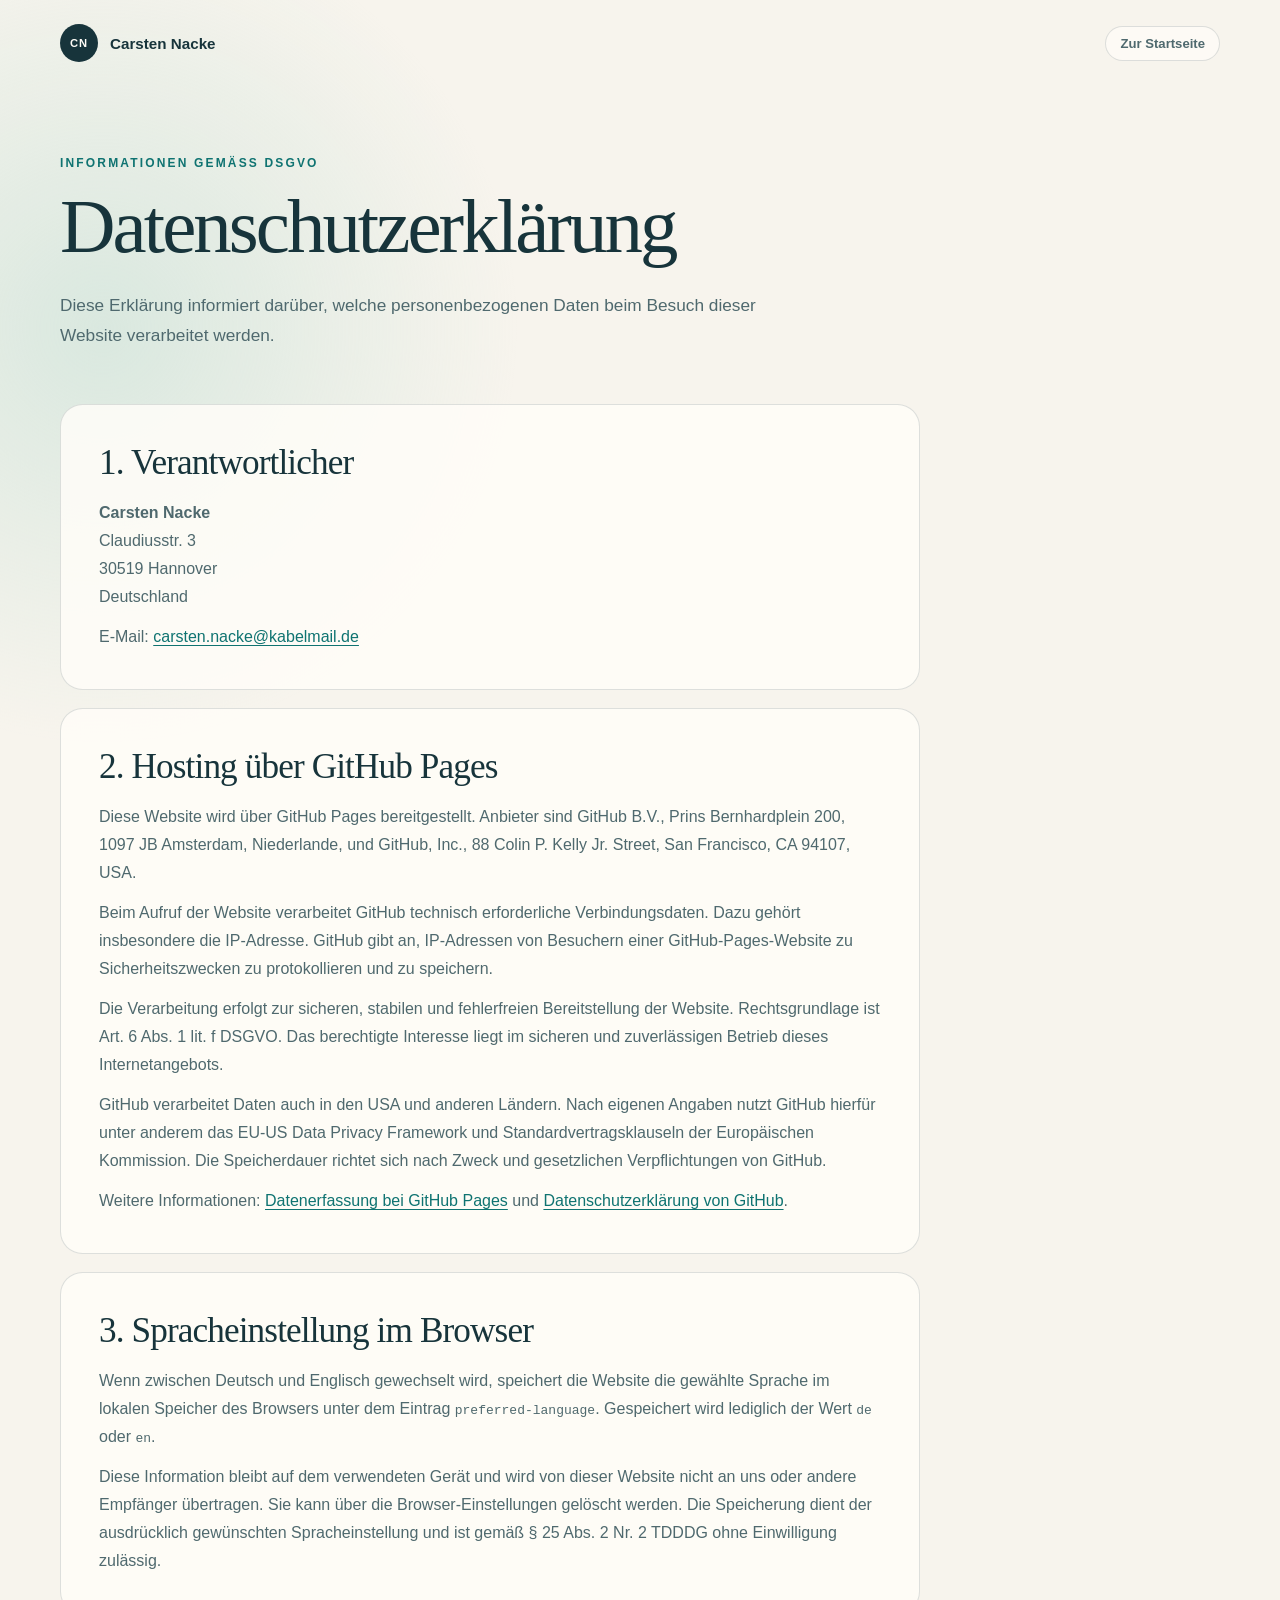
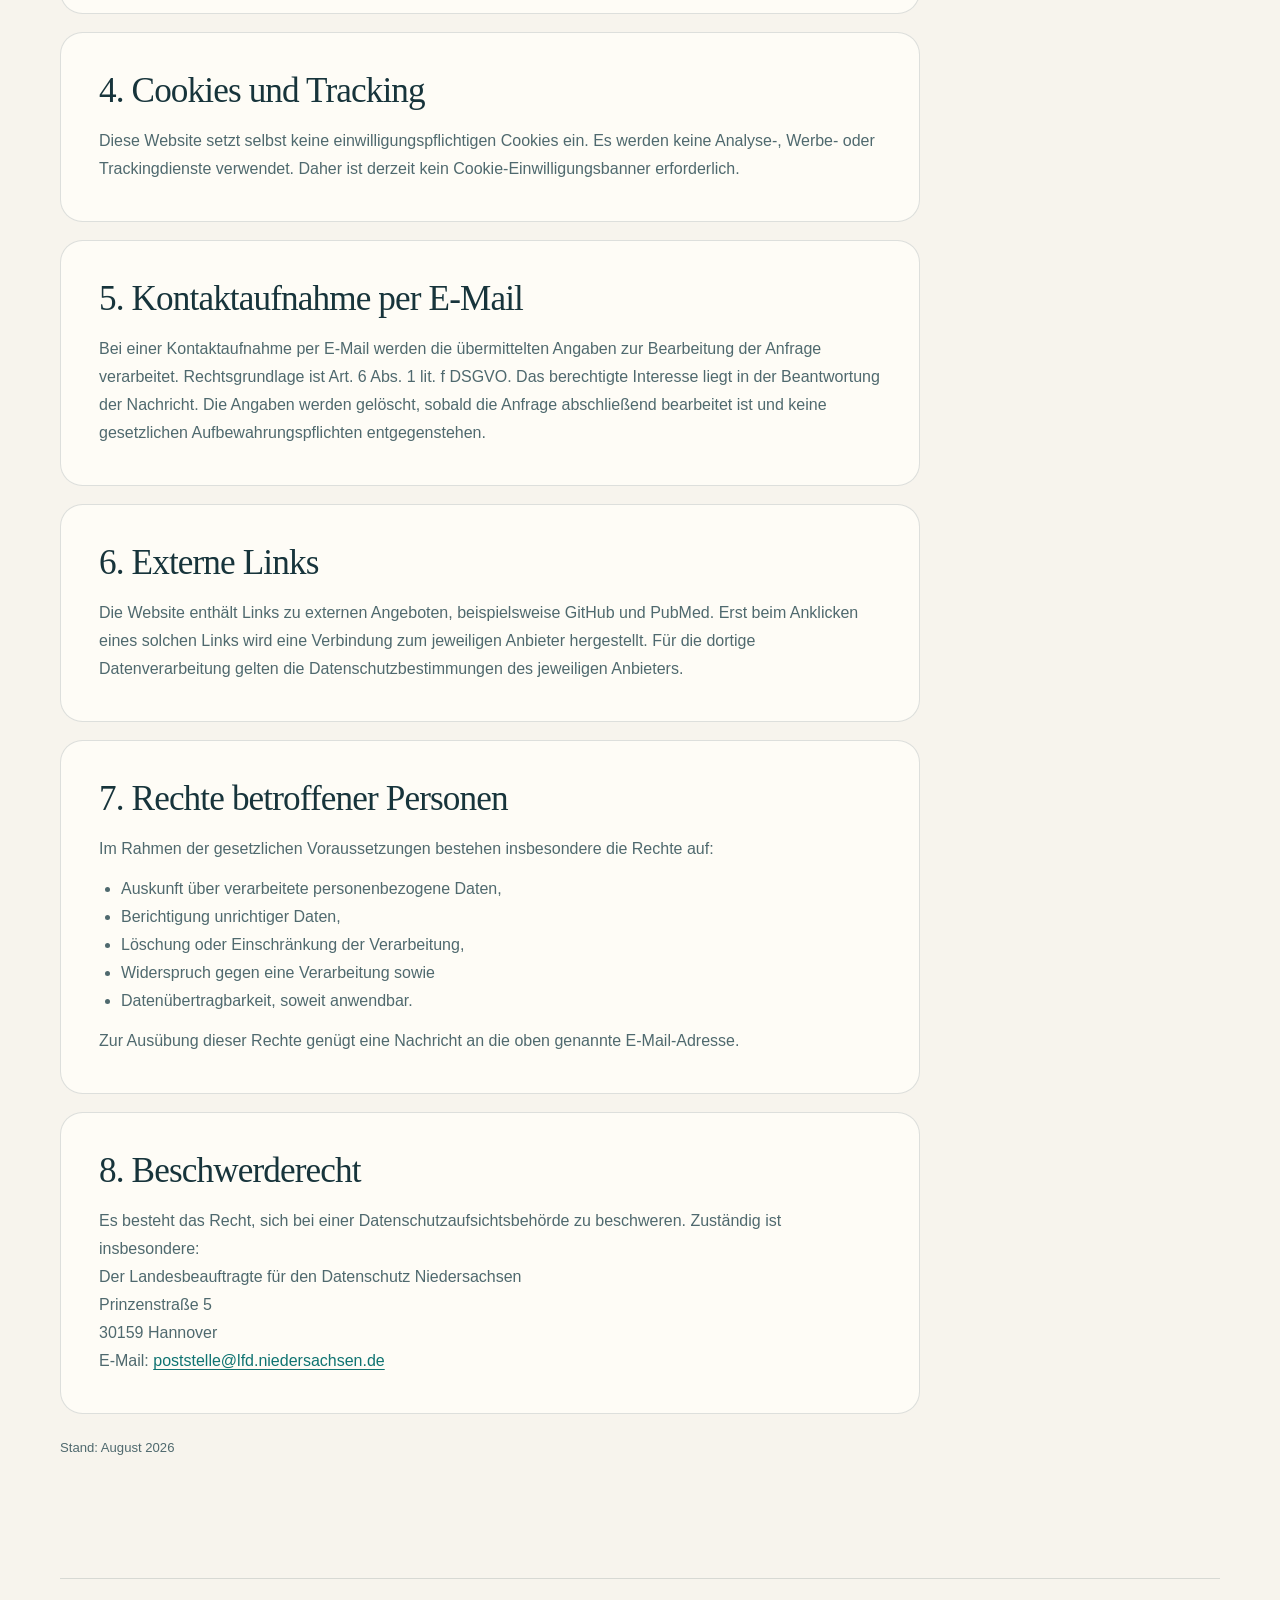
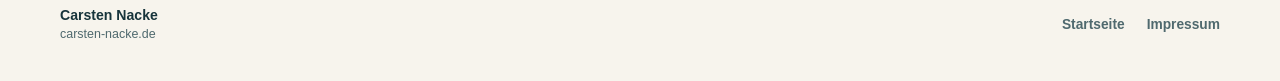
==== datenschutz.html @ e916df0a "Add files via upload ergänzen von Impressum und Datenschutz Seiten" ====
<!doctype html>
<html lang="de">
  <head>
    <meta charset="utf-8" />
    <meta name="viewport" content="width=device-width, initial-scale=1" />
    <meta name="robots" content="index,follow" />
    <meta name="theme-color" content="#f7f4ed" />
    <link rel="canonical" href="https://carsten-nacke.de/datenschutz.html" />
    <link rel="icon" href="favicon.svg" type="image/svg+xml" />
    <link rel="stylesheet" href="styles.css" />
    <title>Datenschutz | Carsten Nacke</title>
  </head>
  <body>
    <div class="site-frame">
      <header class="site-header section-shell">
        <a class="brand" href="index.html" aria-label="Zur Startseite">
          <span class="brand-mark" aria-hidden="true">CN</span>
          <span>Carsten Nacke</span>
        </a>
        <a class="topic-tag" href="index.html">Zur Startseite</a>
      </header>

      <main class="legal-page section-shell">
        <div class="legal-intro">
          <p class="eyebrow">Informationen gemäß DSGVO</p>
          <h1>Datenschutzerklärung</h1>
          <p>
            Diese Erklärung informiert darüber, welche personenbezogenen Daten beim
            Besuch dieser Website verarbeitet werden.
          </p>
        </div>

        <div class="legal-content">
          <section class="legal-card">
            <h2>1. Verantwortlicher</h2>
            <address>
              <strong>Carsten Nacke</strong><br />
              Claudiusstr. 3<br />
              30519 Hannover<br />
              Deutschland
            </address>
            <p>
              E-Mail:
              <a href="mailto:carsten.nacke@kabelmail.de">carsten.nacke@kabelmail.de</a>
            </p>
          </section>

          <section class="legal-card">
            <h2>2. Hosting über GitHub Pages</h2>
            <p>
              Diese Website wird über GitHub Pages bereitgestellt. Anbieter sind
              GitHub B.V., Prins Bernhardplein 200, 1097 JB Amsterdam, Niederlande,
              und GitHub, Inc., 88 Colin P. Kelly Jr. Street, San Francisco,
              CA 94107, USA.
            </p>
            <p>
              Beim Aufruf der Website verarbeitet GitHub technisch erforderliche
              Verbindungsdaten. Dazu gehört insbesondere die IP-Adresse. GitHub gibt
              an, IP-Adressen von Besuchern einer GitHub-Pages-Website zu
              Sicherheitszwecken zu protokollieren und zu speichern.
            </p>
            <p>
              Die Verarbeitung erfolgt zur sicheren, stabilen und fehlerfreien
              Bereitstellung der Website. Rechtsgrundlage ist Art. 6 Abs. 1 lit. f
              DSGVO. Das berechtigte Interesse liegt im sicheren und zuverlässigen
              Betrieb dieses Internetangebots.
            </p>
            <p>
              GitHub verarbeitet Daten auch in den USA und anderen Ländern. Nach
              eigenen Angaben nutzt GitHub hierfür unter anderem das EU-US Data
              Privacy Framework und Standardvertragsklauseln der Europäischen
              Kommission. Die Speicherdauer richtet sich nach Zweck und gesetzlichen
              Verpflichtungen von GitHub.
            </p>
            <p>
              Weitere Informationen:
              <a
                href="https://docs.github.com/de/pages/getting-started-with-github-pages/what-is-github-pages"
                rel="noreferrer"
                target="_blank"
              >Datenerfassung bei GitHub Pages</a>
              und
              <a
                href="https://docs.github.com/de/site-policy/privacy-policies/github-general-privacy-statement"
                rel="noreferrer"
                target="_blank"
              >Datenschutzerklärung von GitHub</a>.
            </p>
          </section>

          <section class="legal-card">
            <h2>3. Spracheinstellung im Browser</h2>
            <p>
              Wenn zwischen Deutsch und Englisch gewechselt wird, speichert die
              Website die gewählte Sprache im lokalen Speicher des Browsers unter
              dem Eintrag <code>preferred-language</code>. Gespeichert wird lediglich
              der Wert <code>de</code> oder <code>en</code>.
            </p>
            <p>
              Diese Information bleibt auf dem verwendeten Gerät und wird von dieser
              Website nicht an uns oder andere Empfänger übertragen. Sie kann über
              die Browser-Einstellungen gelöscht werden. Die Speicherung dient der
              ausdrücklich gewünschten Spracheinstellung und ist gemäß § 25 Abs. 2
              Nr. 2 TDDDG ohne Einwilligung zulässig.
            </p>
          </section>

          <section class="legal-card">
            <h2>4. Cookies und Tracking</h2>
            <p>
              Diese Website setzt selbst keine einwilligungspflichtigen Cookies ein.
              Es werden keine Analyse-, Werbe- oder Trackingdienste verwendet. Daher
              ist derzeit kein Cookie-Einwilligungsbanner erforderlich.
            </p>
          </section>

          <section class="legal-card">
            <h2>5. Kontaktaufnahme per E-Mail</h2>
            <p>
              Bei einer Kontaktaufnahme per E-Mail werden die übermittelten Angaben
              zur Bearbeitung der Anfrage verarbeitet. Rechtsgrundlage ist Art. 6
              Abs. 1 lit. f DSGVO. Das berechtigte Interesse liegt in der Beantwortung
              der Nachricht. Die Angaben werden gelöscht, sobald die Anfrage
              abschließend bearbeitet ist und keine gesetzlichen Aufbewahrungspflichten
              entgegenstehen.
            </p>
          </section>

          <section class="legal-card">
            <h2>6. Externe Links</h2>
            <p>
              Die Website enthält Links zu externen Angeboten, beispielsweise GitHub
              und PubMed. Erst beim Anklicken eines solchen Links wird eine Verbindung
              zum jeweiligen Anbieter hergestellt. Für die dortige Datenverarbeitung
              gelten die Datenschutzbestimmungen des jeweiligen Anbieters.
            </p>
          </section>

          <section class="legal-card">
            <h2>7. Rechte betroffener Personen</h2>
            <p>Im Rahmen der gesetzlichen Voraussetzungen bestehen insbesondere die Rechte auf:</p>
            <ul>
              <li>Auskunft über verarbeitete personenbezogene Daten,</li>
              <li>Berichtigung unrichtiger Daten,</li>
              <li>Löschung oder Einschränkung der Verarbeitung,</li>
              <li>Widerspruch gegen eine Verarbeitung sowie</li>
              <li>Datenübertragbarkeit, soweit anwendbar.</li>
            </ul>
            <p>
              Zur Ausübung dieser Rechte genügt eine Nachricht an die oben genannte
              E-Mail-Adresse.
            </p>
          </section>

          <section class="legal-card">
            <h2>8. Beschwerderecht</h2>
            <p>
              Es besteht das Recht, sich bei einer Datenschutzaufsichtsbehörde zu
              beschweren. Zuständig ist insbesondere:
            </p>
            <address>
              Der Landesbeauftragte für den Datenschutz Niedersachsen<br />
              Prinzenstraße 5<br />
              30159 Hannover<br />
              E-Mail:
              <a href="mailto:poststelle@lfd.niedersachsen.de">poststelle@lfd.niedersachsen.de</a>
            </address>
          </section>
        </div>

        <p class="legal-updated">Stand: August 2026</p>
      </main>

      <footer class="site-footer section-shell">
        <div><strong>Carsten Nacke</strong><span>carsten-nacke.de</span></div>
        <nav class="footer-links" aria-label="Rechtliche Hinweise">
          <a href="index.html">Startseite</a>
          <a href="impressum.html">Impressum</a>
        </nav>
      </footer>
    </div>
  </body>
</html>
---- styles.css ----
:root {
  --ink: #17343b;
  --ink-soft: #4f696e;
  --paper: #f7f4ed;
  --paper-deep: #ece7dc;
  --white: #fffdf8;
  --teal: #0f7371;
  --teal-dark: #085556;
  --mint: #b9dbd0;
  --coral: #ed7c5f;
  --amber: #e7b65c;
  --line: rgba(23, 52, 59, 0.14);
  --shadow: 0 24px 70px rgba(25, 68, 70, 0.12);
  --radius: 1.4rem;
}

* { box-sizing: border-box; }
html { scroll-behavior: smooth; }
body {
  margin: 0;
  background: var(--paper);
  color: var(--ink);
  font-family: "Segoe UI Variable", "Segoe UI", Arial, sans-serif;
  text-rendering: optimizeLegibility;
}
a { color: inherit; text-decoration: none; }
button { font: inherit; }
[hidden] { display: none !important; }

.site-frame {
  min-height: 100vh;
  overflow: hidden;
  background: radial-gradient(circle at 8% 10%, rgba(185, 219, 208, 0.48), transparent 26rem), var(--paper);
}
.section-shell { width: min(1160px, calc(100% - 40px)); margin-inline: auto; }

.site-header {
  position: relative;
  z-index: 10;
  display: flex;
  align-items: center;
  justify-content: space-between;
  padding-block: 24px;
}
.brand { display: inline-flex; align-items: center; gap: 12px; font-size: .95rem; font-weight: 750; }
.brand-mark {
  display: grid;
  width: 38px;
  height: 38px;
  place-items: center;
  border-radius: 50%;
  background: var(--ink);
  color: var(--white);
  font-size: .7rem;
  letter-spacing: .08em;
}
.language-tabs {
  display: flex;
  gap: 3px;
  padding: 4px;
  border: 1px solid var(--line);
  border-radius: 999px;
  background: rgba(255, 253, 248, .76);
  backdrop-filter: blur(12px);
}
.language-button {
  min-width: 46px;
  height: 30px;
  border: 0;
  border-radius: 999px;
  background: transparent;
  color: var(--ink-soft);
  cursor: pointer;
  font-size: .76rem;
  font-weight: 800;
  letter-spacing: .06em;
}
.language-button.active { background: var(--teal); color: white; }

.hero-section {
  display: grid;
  grid-template-columns: minmax(0, 1.12fr) minmax(320px, .78fr);
  gap: clamp(48px, 8vw, 110px);
  align-items: center;
  min-height: 680px;
  padding-block: 72px 108px;
}
.hero-copy h1, .section-heading h2, .diary-copy h2, .ongoing-copy h2, .signal-card h2 {
  margin: 0;
  font-family: Georgia, "Times New Roman", serif;
  font-weight: 500;
  letter-spacing: -.038em;
}
.hero-copy h1 { max-width: 720px; font-size: clamp(2.75rem, 5.2vw, 5rem); line-height: 1.01; }
.eyebrow, .card-label {
  margin: 0 0 18px;
  color: var(--teal);
  font-size: .75rem;
  font-weight: 850;
  letter-spacing: .18em;
  text-transform: uppercase;
}
.hero-intro { max-width: 680px; margin: 34px 0 0; color: var(--ink-soft); font-size: clamp(1.08rem, 1.7vw, 1.3rem); line-height: 1.75; }
.tag-list { display: flex; flex-wrap: wrap; gap: 10px; margin-top: 32px; }
.topic-tag { padding: 9px 14px; border: 1px solid var(--line); border-radius: 999px; background: rgba(255,253,248,.7); color: var(--ink-soft); font-size: .82rem; font-weight: 650; }

.signal-card {
  position: relative;
  overflow: hidden;
  padding: 36px;
  border: 1px solid rgba(255,255,255,.32);
  border-radius: calc(var(--radius) + .5rem);
  background: var(--teal-dark);
  box-shadow: var(--shadow);
  color: #f6fbf8;
}
.signal-card .card-label { margin-top: 80px; color: var(--mint); }
.signal-card h2 { font-size: clamp(2rem, 3.6vw, 3.15rem); line-height: 1.04; }
.signal-text { margin: 22px 0 0; color: rgba(246,251,248,.76); line-height: 1.75; }
.source-link { display: inline-block; margin-top: 18px; border-bottom: 1px solid rgba(185,219,208,.45); color: var(--mint); font-size: .82rem; font-weight: 700; }
.source-link:hover { border-bottom-color: var(--coral); color: #fff; }
.signal-visual { position: absolute; inset: 22px 22px auto; display: flex; align-items: center; height: 58px; }
.signal-visual::before { position: absolute; right: 0; left: 0; height: 2px; background: rgba(185,219,208,.32); content: ""; }
.signal-visual span { position: relative; z-index: 1; width: 12px; height: 12px; margin-right: calc((100% - 60px) / 4); border: 3px solid var(--teal-dark); border-radius: 50%; background: var(--mint); box-shadow: 0 0 0 7px rgba(185,219,208,.12); }
.signal-visual span:nth-child(2), .signal-visual span:nth-child(4) { transform: translateY(-16px); background: var(--coral); box-shadow: 0 0 0 7px rgba(237,124,95,.12); }

.story-section { padding-block: 110px 130px; }
.section-heading { display: grid; grid-template-columns: minmax(0, 1fr) minmax(260px, .55fr); gap: 28px 80px; align-items: end; }
.section-heading .eyebrow { grid-column: 1 / -1; margin-bottom: -4px; }
.section-heading h2, .diary-copy h2, .ongoing-copy h2 { font-size: clamp(2.6rem, 5vw, 4.6rem); line-height: 1.03; }
.section-heading > p:last-child, .ongoing-copy > p:last-child { margin: 0; color: var(--ink-soft); font-size: 1.02rem; line-height: 1.8; }
.chapter-grid { display: grid; grid-template-columns: repeat(3, 1fr); gap: 18px; margin-top: 58px; }
.chapter-card { position: relative; min-height: 320px; padding: 30px; border: 1px solid var(--line); border-radius: var(--radius); background: rgba(255,253,248,.84); }
.chapter-icon { display: block; margin-top: 48px; color: var(--teal); font-family: Georgia, serif; font-size: 2.4rem; line-height: 1; }
.chapter-number { position: absolute; top: 26px; right: 28px; color: rgba(23,52,59,.22); font-family: Georgia, serif; font-size: 1.2rem; font-style: italic; }
.chapter-card h3 { margin: 24px 0 12px; font-size: 1.1rem; }
.chapter-card p { margin: 0; color: var(--ink-soft); line-height: 1.72; }

.diary-section { position: relative; overflow: hidden; padding-block: 120px; background: var(--ink); color: #f9f7f0; }
.diary-section::after { position: absolute; top: -180px; right: -180px; width: 520px; height: 520px; border: 1px solid rgba(185,219,208,.12); border-radius: 50%; box-shadow: 0 0 0 90px rgba(185,219,208,.035), 0 0 0 180px rgba(185,219,208,.025); content: ""; }
.diary-layout { position: relative; z-index: 1; display: grid; grid-template-columns: minmax(0,.92fr) minmax(0,1.08fr); gap: clamp(50px,8vw,110px); align-items: center; }
.eyebrow.light { color: var(--mint); }
.diary-copy > p:not(.eyebrow) { max-width: 610px; margin: 28px 0 0; color: rgba(249,247,240,.7); line-height: 1.8; }
.feature-list { display: grid; gap: 14px; margin: 34px 0 0; padding: 0; list-style: none; }
.feature-list li { display: flex; align-items: flex-start; gap: 13px; color: rgba(249,247,240,.84); line-height: 1.55; }
.feature-list li span { color: var(--coral); font-weight: 800; }
.metric-grid { display: grid; grid-template-columns: repeat(2, 1fr); gap: 14px; }
.metric-card { min-height: 190px; padding: 26px; border: 1px solid rgba(255,255,255,.12); border-radius: var(--radius); background: rgba(255,255,255,.06); backdrop-filter: blur(8px); }
.metric-card:nth-child(2), .metric-card:nth-child(3) { background: rgba(185,219,208,.1); }
.metric-card span, .metric-card strong { display: block; }
.metric-card span { margin-top: 58px; color: rgba(249,247,240,.58); font-size: .78rem; font-weight: 750; letter-spacing: .08em; text-transform: uppercase; }
.metric-card strong { margin-top: 6px; font-family: Georgia, serif; font-size: 1.7rem; font-weight: 500; }

.ongoing-section { display: grid; grid-template-columns: minmax(0,1fr) minmax(320px,.65fr); gap: clamp(48px,9vw,120px); align-items: start; padding-block: 130px 110px; }
.ongoing-copy > p:last-child { max-width: 670px; margin-top: 28px; }
.notice-card { display: flex; gap: 18px; padding: 28px; border-left: 4px solid var(--amber); border-radius: 0 var(--radius) var(--radius) 0; background: var(--paper-deep); }
.notice-icon { display: grid; flex: 0 0 auto; width: 24px; height: 24px; place-items: center; border: 1px solid var(--teal); border-radius: 50%; color: var(--teal); font-weight: 850; }
.notice-card h3 { margin: 0; font-size: 1rem; }
.notice-card p { margin: 10px 0 0; color: var(--ink-soft); font-size: .9rem; line-height: 1.7; }

.site-footer { display: flex; align-items: center; justify-content: space-between; padding-block: 28px 40px; border-top: 1px solid var(--line); }
.site-footer > div { display: flex; flex-direction: column; gap: 4px; }
.site-footer strong { font-size: .88rem; }
.site-footer span { color: var(--ink-soft); font-size: .78rem; }
.site-footer a { color: var(--ink-soft); font-size: .86rem; font-weight: 650; }
.site-footer a:hover { color: var(--teal); }
.footer-links { display: flex; flex-wrap: wrap; justify-content: flex-end; gap: 12px 22px; }

.legal-page { min-height: calc(100vh - 170px); padding-block: 70px 110px; }
.legal-intro { max-width: 760px; margin-bottom: 54px; }
.legal-intro h1 {
  margin: 0;
  font-family: Georgia, "Times New Roman", serif;
  font-size: clamp(2.8rem, 6vw, 5rem);
  font-weight: 500;
  letter-spacing: -.038em;
  line-height: 1.01;
}
.legal-intro > p:last-child { margin: 24px 0 0; color: var(--ink-soft); font-size: 1.08rem; line-height: 1.75; }
.legal-content { display: grid; gap: 18px; max-width: 860px; }
.legal-card { padding: clamp(24px, 4vw, 38px); border: 1px solid var(--line); border-radius: var(--radius); background: rgba(255,253,248,.84); }
.legal-card h2 { margin: 0 0 16px; font-family: Georgia, "Times New Roman", serif; font-size: clamp(1.55rem, 3vw, 2.2rem); font-weight: 500; letter-spacing: -.025em; }
.legal-card h3 { margin: 26px 0 10px; font-size: 1rem; }
.legal-card p, .legal-card li, .legal-card address { color: var(--ink-soft); line-height: 1.75; }
.legal-card p { margin: 12px 0 0; }
.legal-card ul { margin: 12px 0 0; padding-left: 22px; }
.legal-card address { font-style: normal; }
.legal-card a { color: var(--teal); text-decoration: underline; text-decoration-thickness: 1px; text-underline-offset: 3px; }
.legal-card a:hover { color: var(--teal-dark); }
.legal-updated { margin-top: 26px; color: var(--ink-soft); font-size: .82rem; }

@media (max-width: 900px) {
  .hero-section, .diary-layout, .ongoing-section { grid-template-columns: 1fr; }
  .hero-section { min-height: auto; padding-block: 68px 90px; }
  .signal-card { max-width: 620px; }
  .section-heading { grid-template-columns: 1fr; }
  .chapter-grid { grid-template-columns: 1fr; }
  .chapter-card { min-height: auto; }
  .notice-card { max-width: 650px; }
}

@media (max-width: 620px) {
  .section-shell { width: min(100% - 28px, 1160px); }
  .site-header { padding-block: 18px; }
  .brand > span:last-child { display: none; }
  .hero-section { gap: 42px; padding-block: 52px 76px; }
  .hero-copy h1 { font-size: clamp(2.45rem, 12vw, 3.4rem); }
  .signal-card, .chapter-card, .notice-card { padding: 24px; }
  .story-section, .ongoing-section, .diary-section { padding-block: 86px; }
  .metric-grid { grid-template-columns: 1fr; }
  .site-footer { align-items: flex-start; gap: 24px; }
  .footer-links { justify-content: flex-start; }
  .legal-page { padding-block: 52px 80px; }
}

@media (prefers-reduced-motion: reduce) {
  html { scroll-behavior: auto; }
}
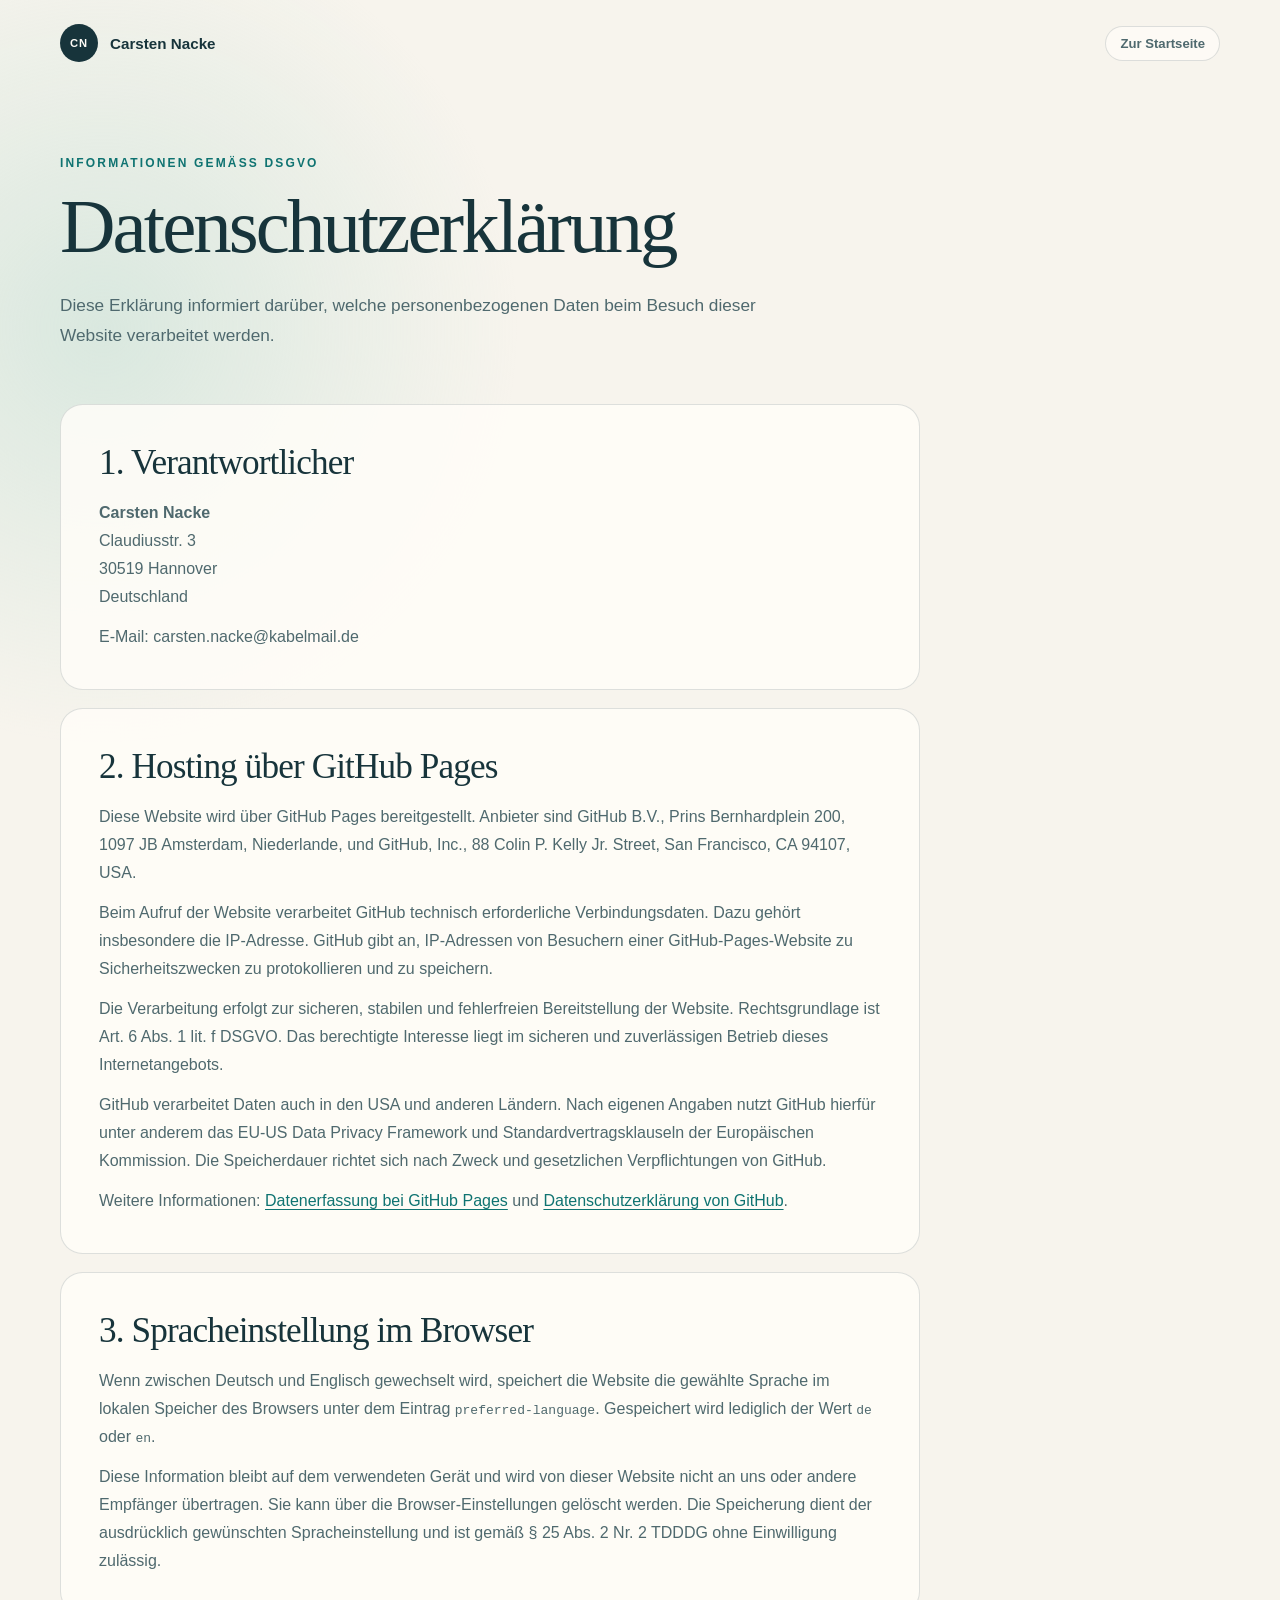
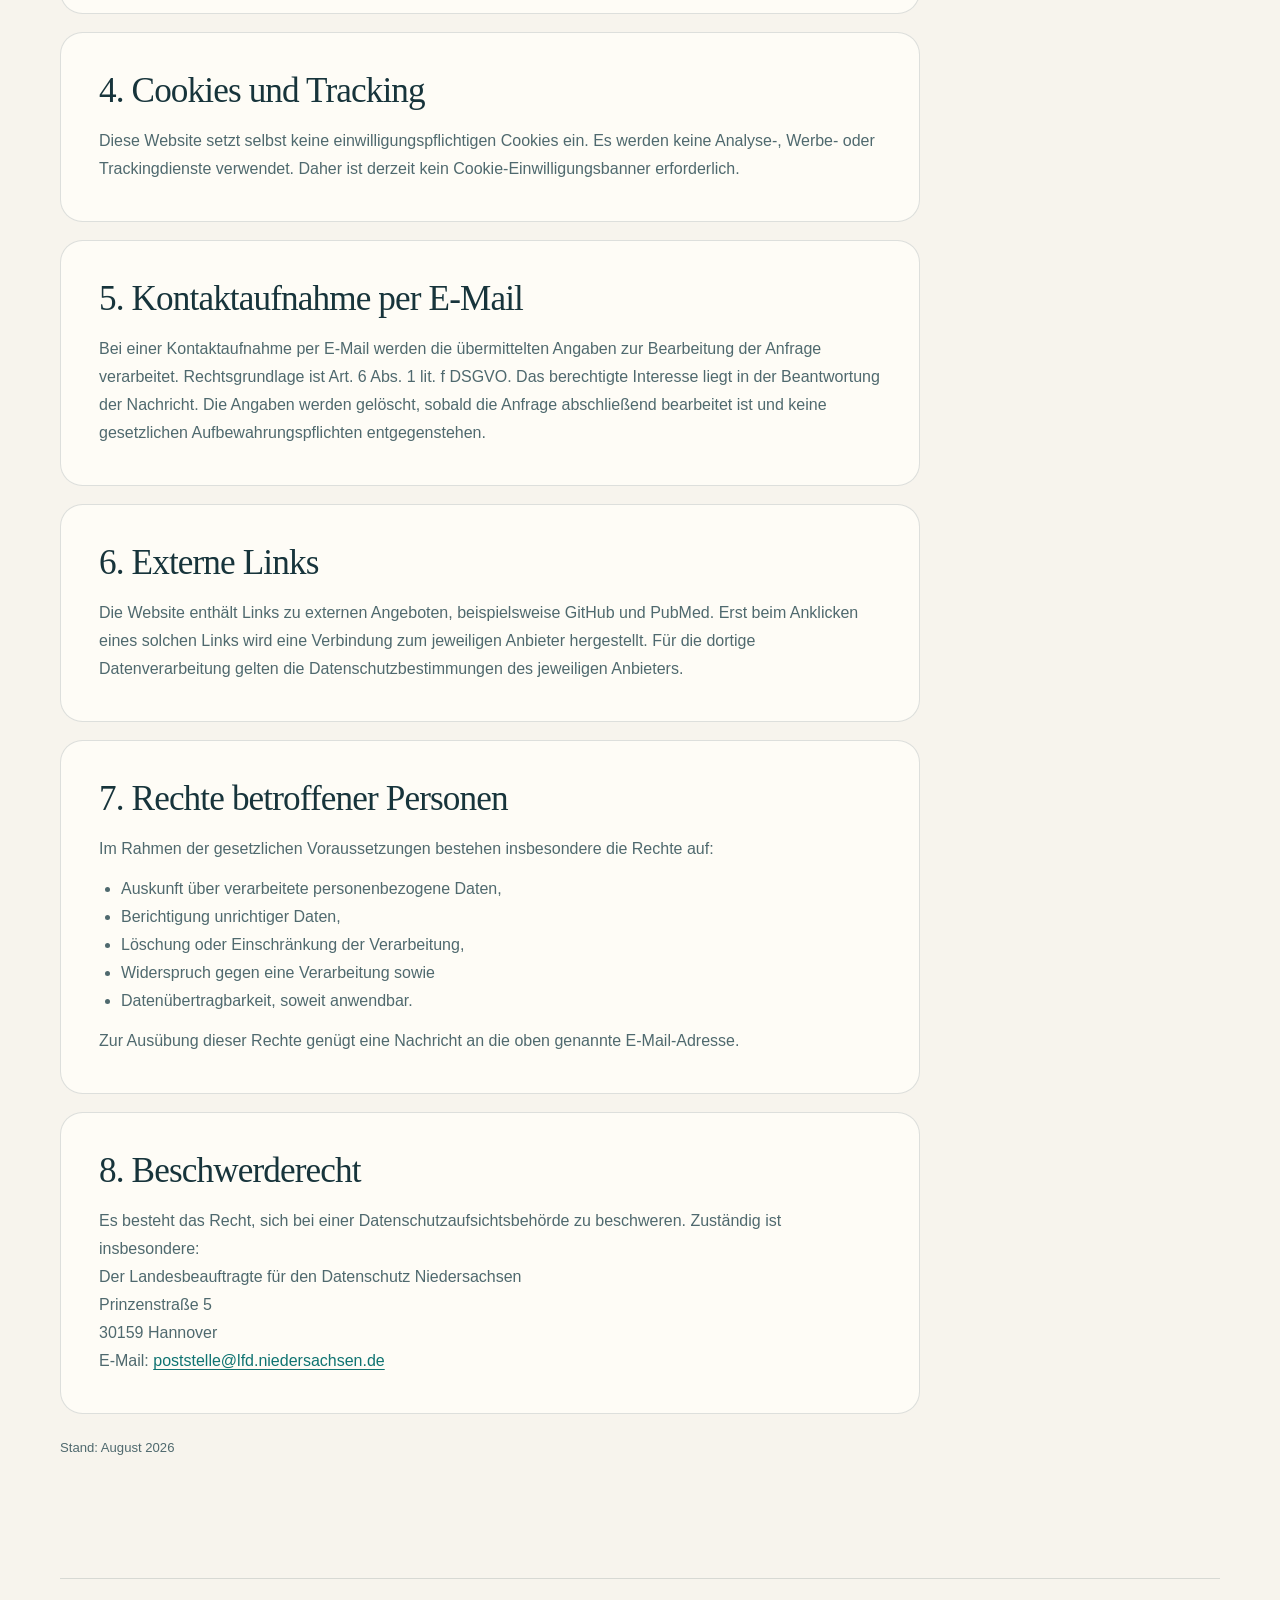
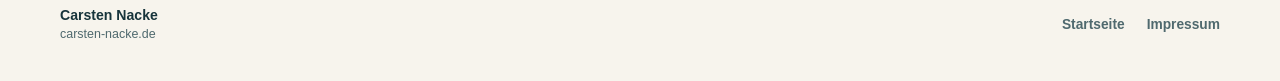
==== commit d41d23c7: "Update email display format in datenschutz.html Removed mailto link from email address." ====
--- a/datenschutz.html
+++ b/datenschutz.html
@@ -41,7 +41,7 @@
             </address>
             <p>
               E-Mail:
-              <a href="mailto:carsten.nacke@kabelmail.de">carsten.nacke@kabelmail.de</a>
+              carsten.nacke@kabelmail.de
             </p>
           </section>
 
